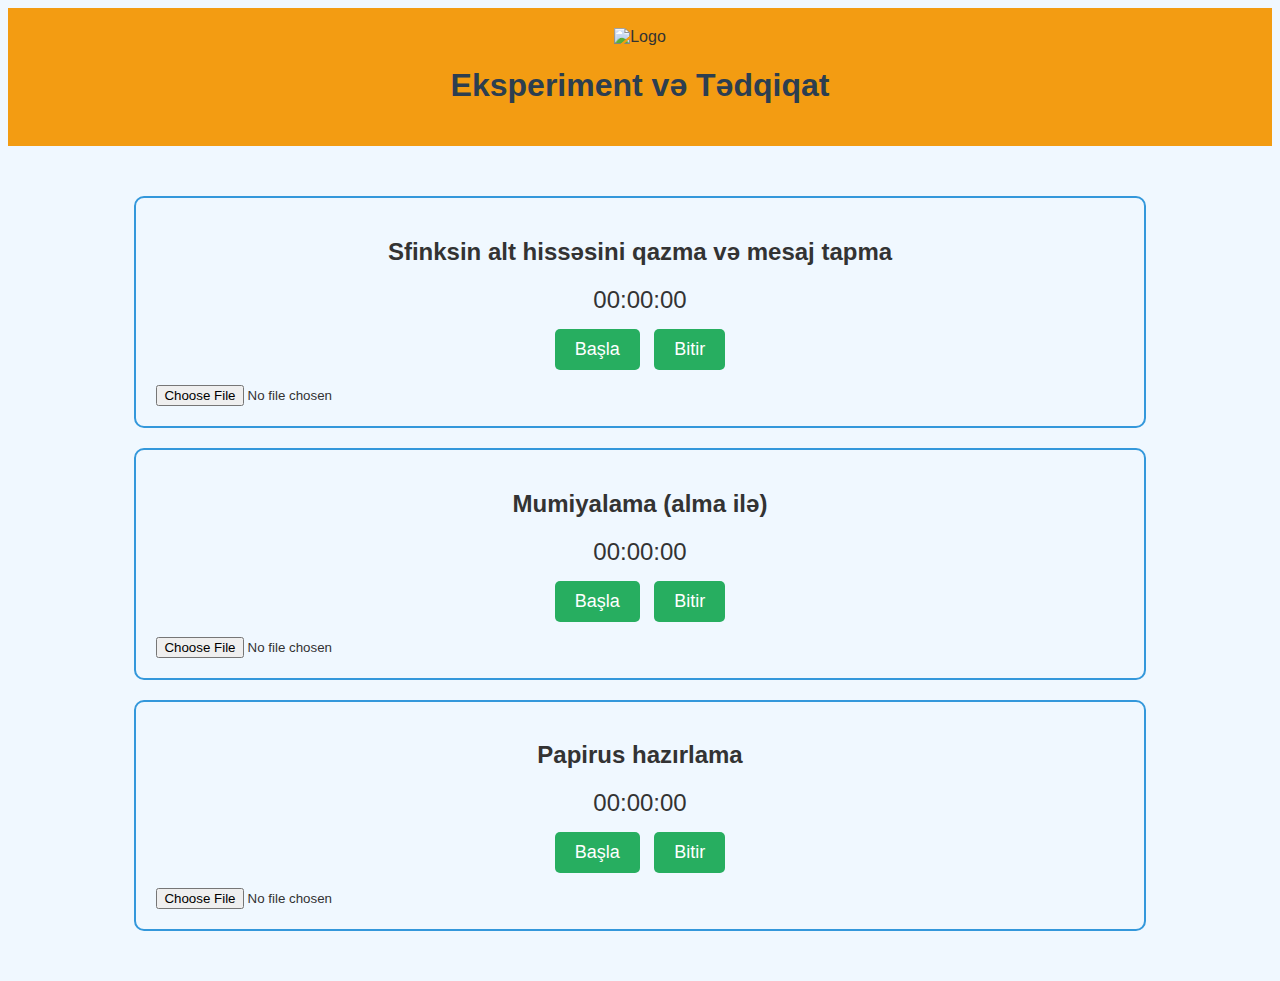
==== eksperiment-tədqiqat.html @ 15506c89 "Create eksperiment-tədqiqat.html" ====
<!DOCTYPE html>
<html lang="az">
<head>
    <meta charset="UTF-8">
    <meta name="viewport" content="width=device-width, initial-scale=1.0">
    <title>Eksperiment və Tədqiqat</title>
    <link rel="stylesheet" href="styles.css">
    <script src="script.js" defer></script>
</head>
<body>
    <header>
        <img src="https://i.ibb.co/7XNQPGC/logo.png" alt="Logo">
        <h1>Eksperiment və Tədqiqat</h1>
    </header>
    <main>
        <div class="activity-box">
            <h2>Sfinksin alt hissəsini qazma və mesaj tapma</h2>
            <div class="timer">00:00:00</div>
            <button class="start-btn">Başla</button>
            <button class="finish-btn">Bitir</button>
            <input type="file" class="upload">
        </div>
        <div class="activity-box">
            <h2>Mumiyalama (alma ilə)</h2>
            <div class="timer">00:00:00</div>
            <button class="start-btn">Başla</button>
            <button class="finish-btn">Bitir</button>
            <input type="file" class="upload">
        </div>
        <div class="activity-box">
            <h2>Papirus hazırlama</h2>
            <div class="timer">00:00:00</div>
            <button class="start-btn">Başla</button>
            <button class="finish-btn">Bitir</button>
            <input type="file" class="upload">
        </div>
    </main>
</body>
</html>
---- styles.css ----
body {
    font-family: Arial, sans-serif;
    background-color: #f0f8ff;
    text-align: center;
    color: #333;
}

header {
    background-color: #f39c12;
    padding: 20px;
}

header img {
    width: 100px;
}

h1 {
    color: #2c3e50;
}

main {
    margin: 50px auto;
    width: 80%;
}

button {
    background-color: #3498db;
    color: white;
    padding: 15px 25px;
    margin: 15px;
    border: none;
    border-radius: 5px;
    cursor: pointer;
    font-size: 18px;
}

button:hover {
    background-color: #2980b9;
}

.activity-box {
    border: 2px solid #3498db;
    border-radius: 10px;
    padding: 20px;
    margin: 20px 0;
}

.timer {
    font-size: 24px;
    margin-bottom: 10px;
}

.start-btn, .finish-btn {
    background-color: #27ae60;
    color: white;
    padding: 10px 20px;
    border: none;
    border-radius: 5px;
    cursor: pointer;
    margin: 5px;
}

.start-btn:hover, .finish-btn:hover {
    background-color: #219150;
}

.upload {
    display: block;
    margin-top: 10px;
}
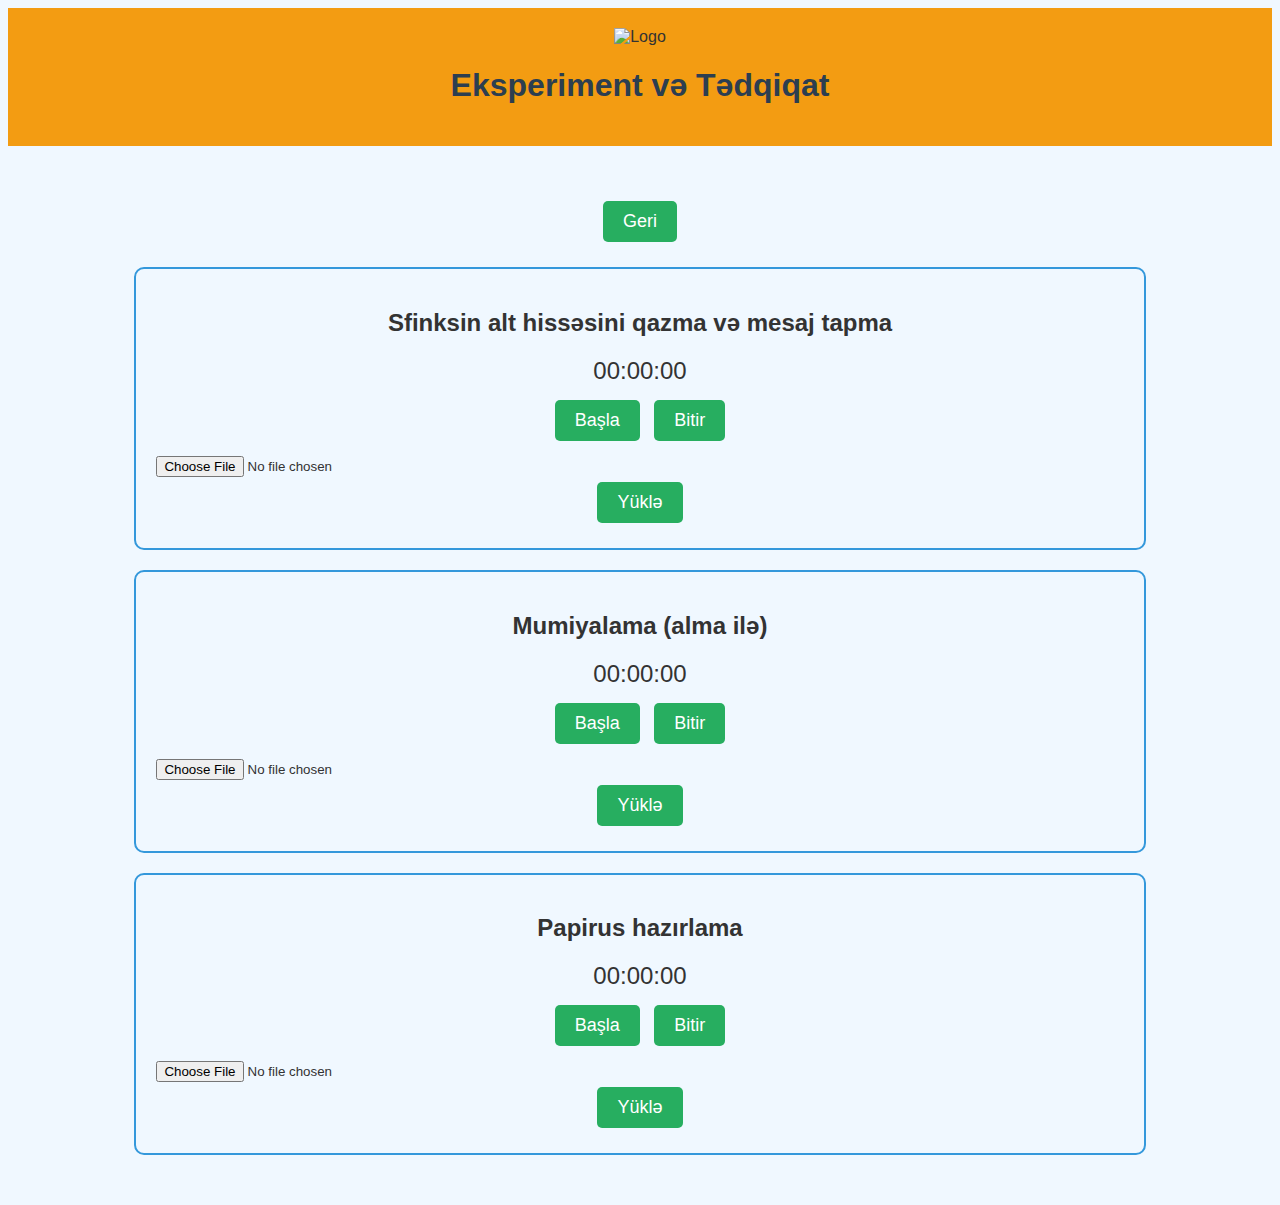
==== commit 1220c277: "Update eksperiment-tədqiqat.html" ====
--- a/eksperiment-tədqiqat.html
+++ b/eksperiment-tədqiqat.html
@@ -13,12 +13,14 @@
         <h1>Eksperiment və Tədqiqat</h1>
     </header>
     <main>
+        <button class="back-btn" onclick="window.history.back();">Geri</button>
         <div class="activity-box">
             <h2>Sfinksin alt hissəsini qazma və mesaj tapma</h2>
             <div class="timer">00:00:00</div>
             <button class="start-btn">Başla</button>
             <button class="finish-btn">Bitir</button>
             <input type="file" class="upload">
+            <button class="upload-btn">Yüklə</button>
         </div>
         <div class="activity-box">
             <h2>Mumiyalama (alma ilə)</h2>
@@ -26,6 +28,7 @@
             <button class="start-btn">Başla</button>
             <button class="finish-btn">Bitir</button>
             <input type="file" class="upload">
+            <button class="upload-btn">Yüklə</button>
         </div>
         <div class="activity-box">
             <h2>Papirus hazırlama</h2>
@@ -33,6 +36,7 @@
             <button class="start-btn">Başla</button>
             <button class="finish-btn">Bitir</button>
             <input type="file" class="upload">
+            <button class="upload-btn">Yüklə</button>
         </div>
     </main>
 </body>
--- a/styles.css
+++ b/styles.css
@@ -50,7 +50,7 @@
     margin-bottom: 10px;
 }
 
-.start-btn, .finish-btn {
+.start-btn, .finish-btn, .upload-btn, .back-btn {
     background-color: #27ae60;
     color: white;
     padding: 10px 20px;
@@ -60,7 +60,7 @@
     margin: 5px;
 }
 
-.start-btn:hover, .finish-btn:hover {
+.start-btn:hover, .finish-btn:hover, .upload-btn:hover, .back-btn:hover {
     background-color: #219150;
 }
 
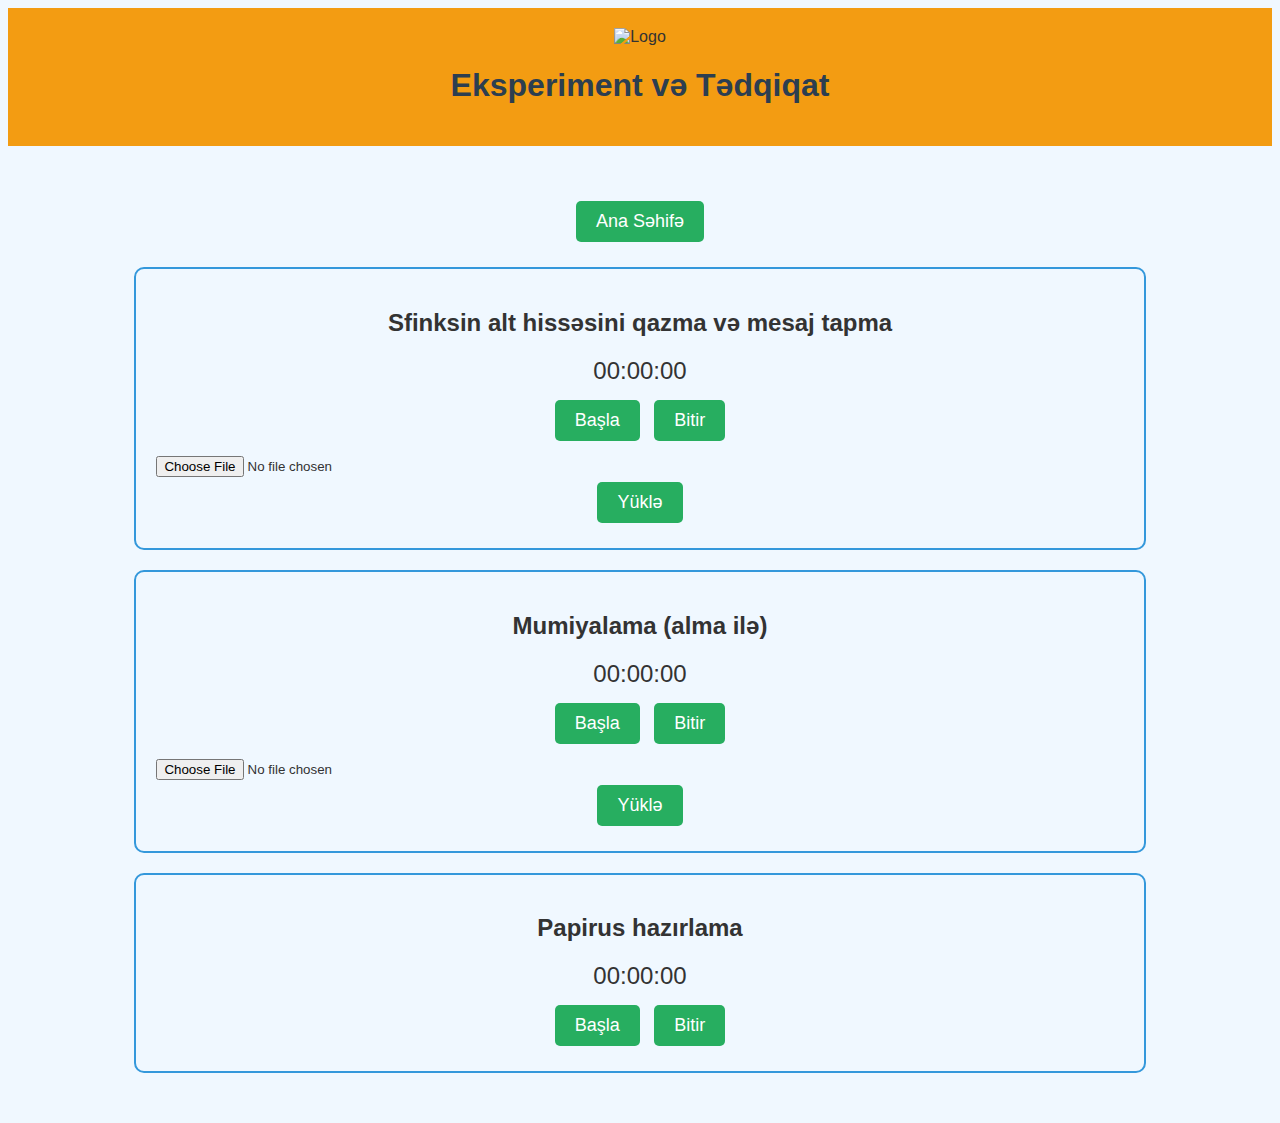
==== commit bb0ca749: "Update eksperiment-tədqiqat.html" ====
--- a/eksperiment-tədqiqat.html
+++ b/eksperiment-tədqiqat.html
@@ -13,8 +13,8 @@
         <h1>Eksperiment və Tədqiqat</h1>
     </header>
     <main>
-        <button class="back-btn" onclick="window.history.back();">Geri</button>
-        <div class="activity-box">
+        <button class="back-btn" onclick="navigateTo('index.html')">Ana Səhifə</button>
+        <div class="activity-box" data-activity-id="eksperiment-tədqiqat-sfinks-qazma">
             <h2>Sfinksin alt hissəsini qazma və mesaj tapma</h2>
             <div class="timer">00:00:00</div>
             <button class="start-btn">Başla</button>
@@ -22,7 +22,7 @@
             <input type="file" class="upload">
             <button class="upload-btn">Yüklə</button>
         </div>
-        <div class="activity-box">
+        <div class="activity-box" data-activity-id="eksperiment-tədqiqat-mumiyalama-alma">
             <h2>Mumiyalama (alma ilə)</h2>
             <div class="timer">00:00:00</div>
             <button class="start-btn">Başla</button>
@@ -30,14 +30,9 @@
             <input type="file" class="upload">
             <button class="upload-btn">Yüklə</button>
         </div>
-        <div class="activity-box">
+        <div class="activity-box" data-activity-id="eksperiment-tədqiqat-papirus-hazırlama">
             <h2>Papirus hazırlama</h2>
             <div class="timer">00:00:00</div>
             <button class="start-btn">Başla</button>
             <button class="finish-btn">Bitir</button>
-            <input type="file" class="upload">
-            <button class="upload-btn">Yüklə</button>
-        </div>
-    </main>
-</body>
-</html>
+           
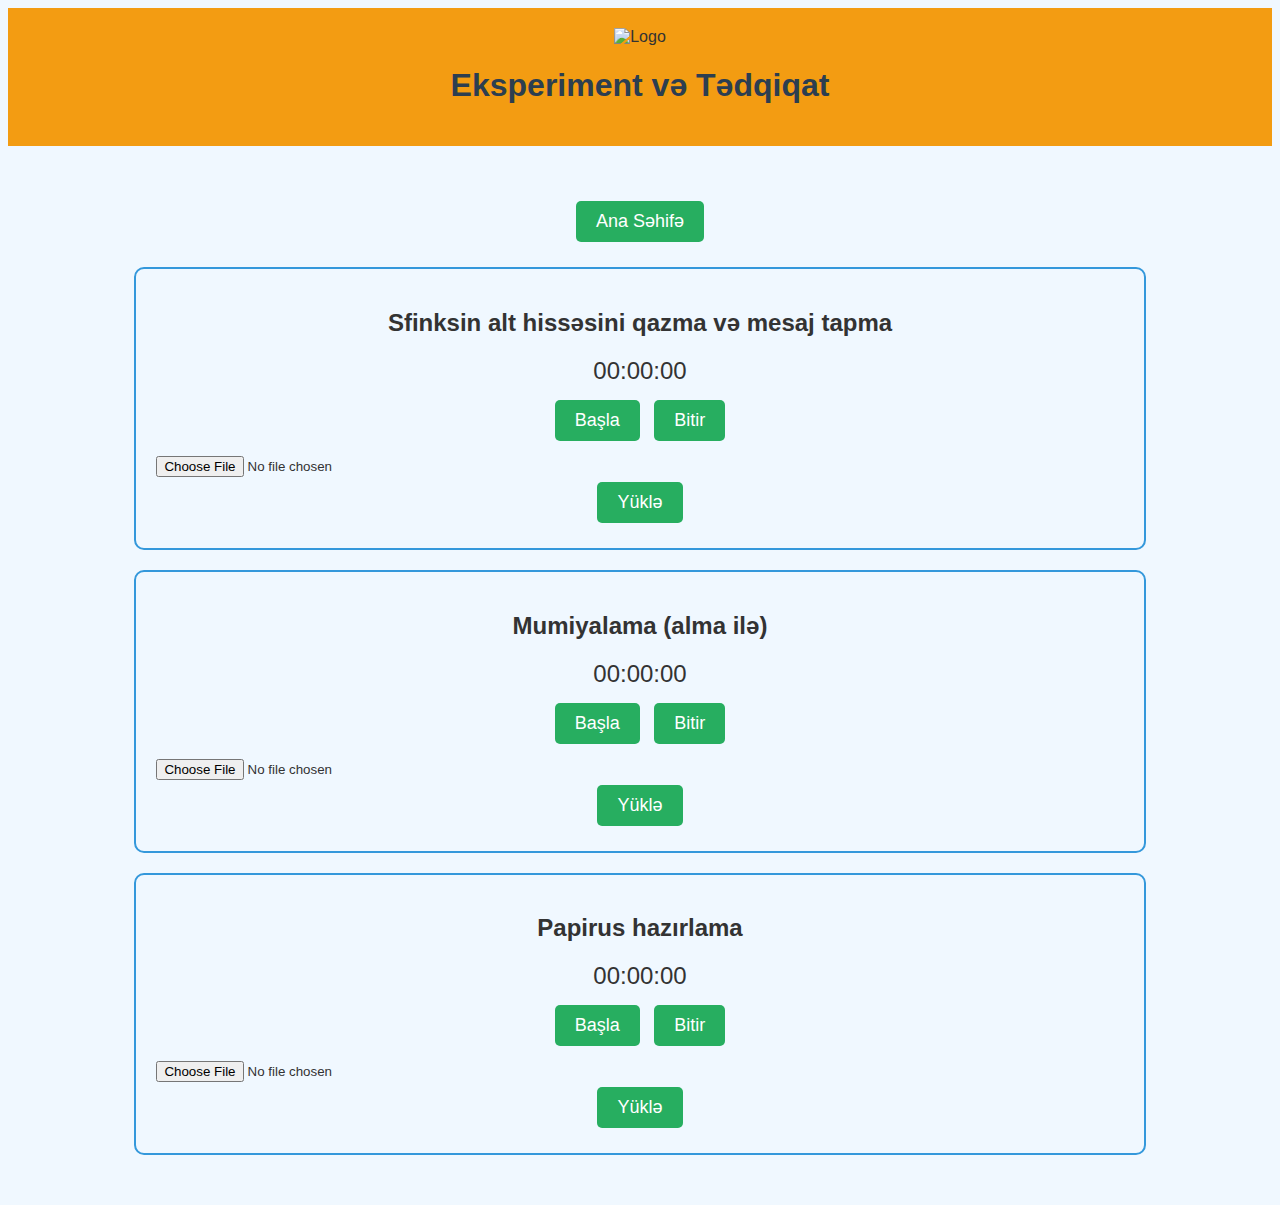
==== commit 4081efa8: "Update eksperiment-tədqiqat.html" ====
--- a/eksperiment-tədqiqat.html
+++ b/eksperiment-tədqiqat.html
@@ -35,4 +35,9 @@
             <div class="timer">00:00:00</div>
             <button class="start-btn">Başla</button>
             <button class="finish-btn">Bitir</button>
-           
+            <input type="file" class="upload">
+            <button class="upload-btn">Yüklə</button>
+        </div>
+    </main>
+</body>
+</html>
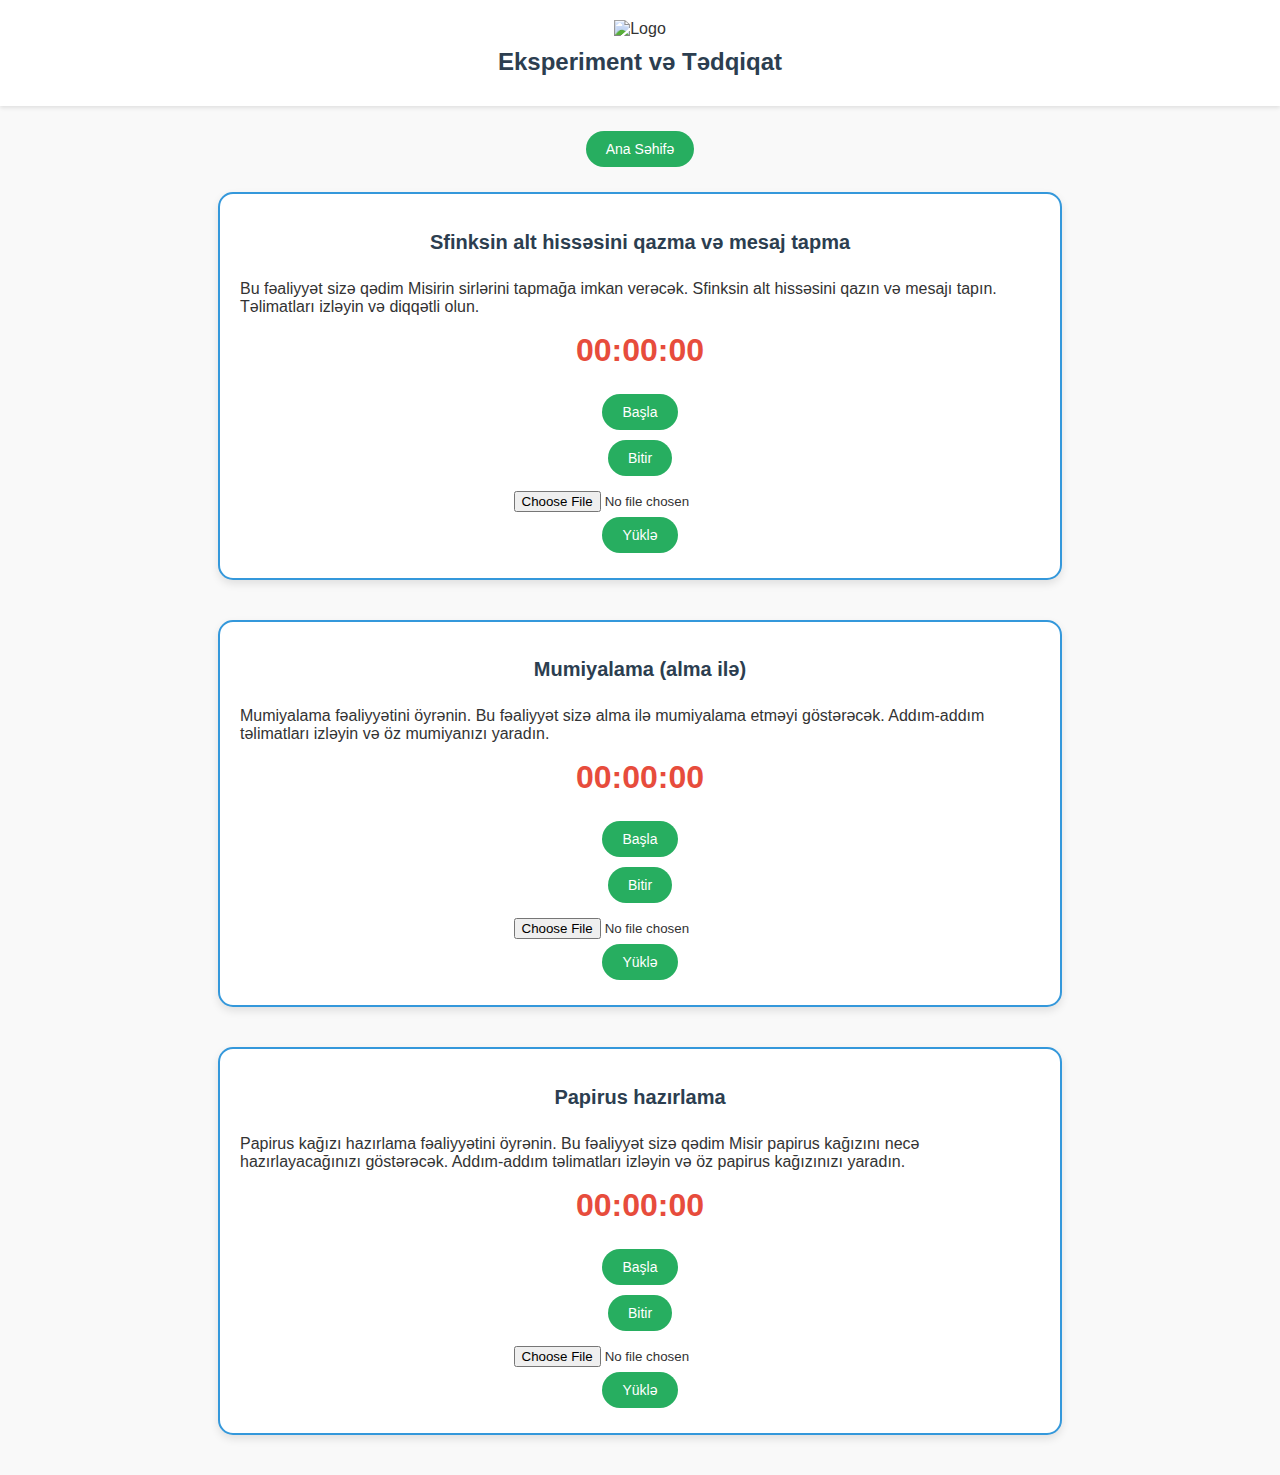
==== commit 344d099d: "Update eksperiment-tədqiqat.html" ====
--- a/eksperiment-tədqiqat.html
+++ b/eksperiment-tədqiqat.html
@@ -14,24 +14,27 @@
     </header>
     <main>
         <button class="back-btn" onclick="navigateTo('index.html')">Ana Səhifə</button>
-        <div class="activity-box" data-activity-id="eksperiment-tədqiqat-sfinks-qazma">
+        <div class="activity-box">
             <h2>Sfinksin alt hissəsini qazma və mesaj tapma</h2>
+            <p>Bu fəaliyyət sizə qədim Misirin sirlərini tapmağa imkan verəcək. Sfinksin alt hissəsini qazın və mesajı tapın. Təlimatları izləyin və diqqətli olun.</p>
             <div class="timer">00:00:00</div>
             <button class="start-btn">Başla</button>
             <button class="finish-btn">Bitir</button>
             <input type="file" class="upload">
             <button class="upload-btn">Yüklə</button>
         </div>
-        <div class="activity-box" data-activity-id="eksperiment-tədqiqat-mumiyalama-alma">
+        <div class="activity-box">
             <h2>Mumiyalama (alma ilə)</h2>
+            <p>Mumiyalama fəaliyyətini öyrənin. Bu fəaliyyət sizə alma ilə mumiyalama etməyi göstərəcək. Addım-addım təlimatları izləyin və öz mumiyanızı yaradın.</p>
             <div class="timer">00:00:00</div>
             <button class="start-btn">Başla</button>
             <button class="finish-btn">Bitir</button>
             <input type="file" class="upload">
             <button class="upload-btn">Yüklə</button>
         </div>
-        <div class="activity-box" data-activity-id="eksperiment-tədqiqat-papirus-hazırlama">
+        <div class="activity-box">
             <h2>Papirus hazırlama</h2>
+            <p>Papirus kağızı hazırlama fəaliyyətini öyrənin. Bu fəaliyyət sizə qədim Misir papirus kağızını necə hazırlayacağınızı göstərəcək. Addım-addım təlimatları izləyin və öz papirus kağızınızı yaradın.</p>
             <div class="timer">00:00:00</div>
             <button class="start-btn">Başla</button>
             <button class="finish-btn">Bitir</button>
--- a/styles.css
+++ b/styles.css
@@ -1,26 +1,42 @@
+/* General Styles */
 body {
-    font-family: Arial, sans-serif;
-    background-color: #f0f8ff;
-    text-align: center;
+    font-family: 'Arial', sans-serif;
+    background-color: #f9f9f9;
     color: #333;
+    margin: 0;
+    padding: 0;
+    display: flex;
+    flex-direction: column;
+    align-items: center;
+    justify-content: center;
+    min-height: 100vh;
 }
 
 header {
-    background-color: #f39c12;
-    padding: 20px;
+    background-color: #ffffff;
+    width: 100%;
+    padding: 20px 0;
+    text-align: center;
+    box-shadow: 0 2px 4px rgba(0, 0, 0, 0.1);
 }
 
 header img {
-    width: 100px;
+    width: 80px;
 }
 
 h1 {
     color: #2c3e50;
+    font-size: 24px;
+    margin: 10px 0;
 }
 
 main {
-    margin: 50px auto;
-    width: 80%;
+    display: flex;
+    flex-direction: column;
+    align-items: center;
+    width: 100%;
+    max-width: 1200px;
+    padding: 20px;
 }
 
 button {
@@ -29,25 +45,42 @@
     padding: 15px 25px;
     margin: 15px;
     border: none;
-    border-radius: 5px;
+    border-radius: 50px;
     cursor: pointer;
-    font-size: 18px;
+    font-size: 16px;
+    transition: background-color 0.3s, transform 0.3s;
 }
 
 button:hover {
     background-color: #2980b9;
+    transform: scale(1.05);
 }
 
 .activity-box {
+    background-color: #ffffff;
     border: 2px solid #3498db;
-    border-radius: 10px;
+    border-radius: 15px;
     padding: 20px;
     margin: 20px 0;
+    width: 100%;
+    max-width: 800px;
+    box-shadow: 0 4px 8px rgba(0, 0, 0, 0.1);
+    display: flex;
+    flex-direction: column;
+    align-items: center;
+}
+
+.activity-box h2 {
+    color: #2c3e50;
+    font-size: 20px;
+    margin-bottom: 10px;
 }
 
 .timer {
-    font-size: 24px;
-    margin-bottom: 10px;
+    font-size: 32px;
+    margin-bottom: 20px;
+    font-weight: bold;
+    color: #e74c3c;
 }
 
 .start-btn, .finish-btn, .upload-btn, .back-btn {
@@ -55,16 +88,47 @@
     color: white;
     padding: 10px 20px;
     border: none;
-    border-radius: 5px;
+    border-radius: 25px;
     cursor: pointer;
     margin: 5px;
+    font-size: 14px;
+    transition: background-color 0.3s, transform 0.3s;
 }
 
 .start-btn:hover, .finish-btn:hover, .upload-btn:hover, .back-btn:hover {
     background-color: #219150;
+    transform: scale(1.05);
 }
 
 .upload {
     display: block;
     margin-top: 10px;
 }
+
+@media (max-width: 768px) {
+    h1 {
+        font-size: 20px;
+    }
+    
+    button {
+        padding: 12px 20px;
+        font-size: 14px;
+    }
+    
+    .activity-box {
+        padding: 15px;
+    }
+    
+    .activity-box h2 {
+        font-size: 18px;
+    }
+    
+    .timer {
+        font-size: 28px;
+    }
+    
+    .start-btn, .finish-btn, .upload-btn, .back-btn {
+        padding: 8px 16px;
+        font-size: 12px;
+    }
+}
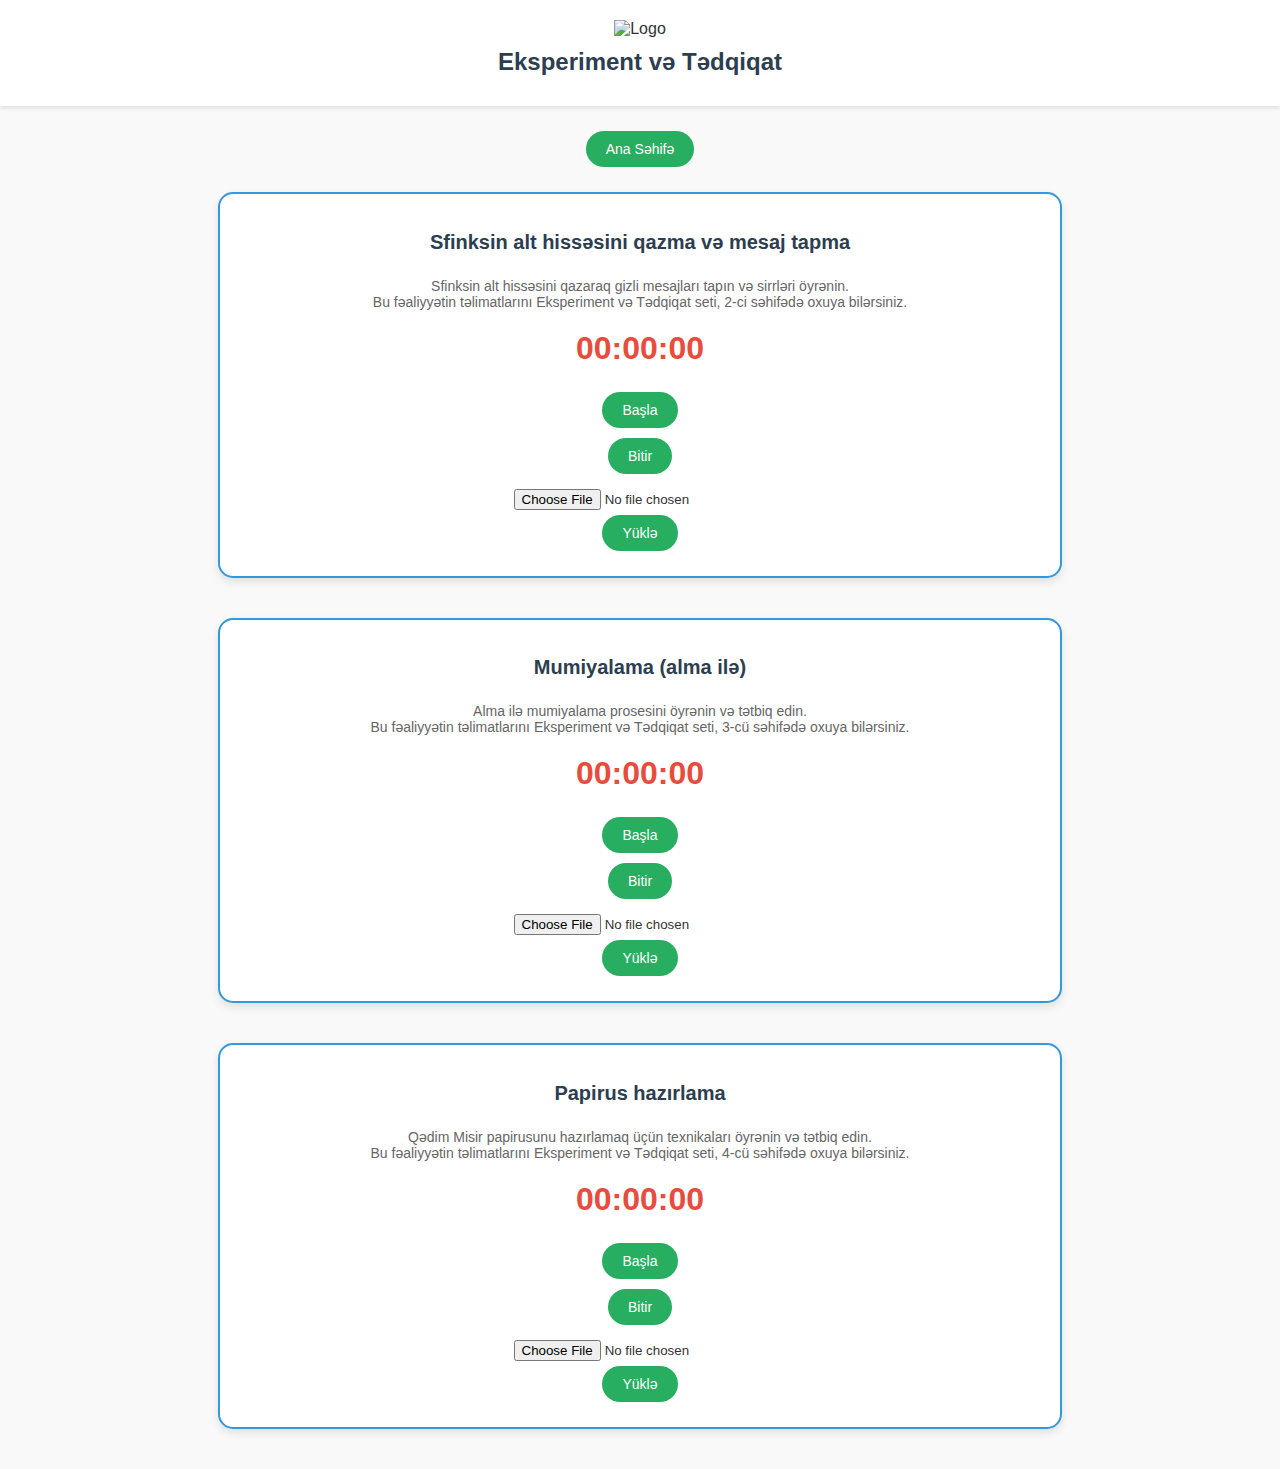
==== commit 4cba4cba: "Update eksperiment-tədqiqat.html" ====
--- a/eksperiment-tədqiqat.html
+++ b/eksperiment-tədqiqat.html
@@ -16,7 +16,7 @@
         <button class="back-btn" onclick="navigateTo('index.html')">Ana Səhifə</button>
         <div class="activity-box">
             <h2>Sfinksin alt hissəsini qazma və mesaj tapma</h2>
-            <p>Bu fəaliyyət sizə qədim Misirin sirlərini tapmağa imkan verəcək. Sfinksin alt hissəsini qazın və mesajı tapın. Təlimatları izləyin və diqqətli olun.</p>
+            <p>Sfinksin alt hissəsini qazaraq gizli mesajları tapın və sirrləri öyrənin. <br>Bu fəaliyyətin təlimatlarını Eksperiment və Tədqiqat seti, 2-ci səhifədə oxuya bilərsiniz.</p>
             <div class="timer">00:00:00</div>
             <button class="start-btn">Başla</button>
             <button class="finish-btn">Bitir</button>
@@ -25,7 +25,7 @@
         </div>
         <div class="activity-box">
             <h2>Mumiyalama (alma ilə)</h2>
-            <p>Mumiyalama fəaliyyətini öyrənin. Bu fəaliyyət sizə alma ilə mumiyalama etməyi göstərəcək. Addım-addım təlimatları izləyin və öz mumiyanızı yaradın.</p>
+            <p>Alma ilə mumiyalama prosesini öyrənin və tətbiq edin. <br>Bu fəaliyyətin təlimatlarını Eksperiment və Tədqiqat seti, 3-cü səhifədə oxuya bilərsiniz.</p>
             <div class="timer">00:00:00</div>
             <button class="start-btn">Başla</button>
             <button class="finish-btn">Bitir</button>
@@ -34,7 +34,7 @@
         </div>
         <div class="activity-box">
             <h2>Papirus hazırlama</h2>
-            <p>Papirus kağızı hazırlama fəaliyyətini öyrənin. Bu fəaliyyət sizə qədim Misir papirus kağızını necə hazırlayacağınızı göstərəcək. Addım-addım təlimatları izləyin və öz papirus kağızınızı yaradın.</p>
+            <p>Qədim Misir papirusunu hazırlamaq üçün texnikaları öyrənin və tətbiq edin. <br>Bu fəaliyyətin təlimatlarını Eksperiment və Tədqiqat seti, 4-cü səhifədə oxuya bilərsiniz.</p>
             <div class="timer">00:00:00</div>
             <button class="start-btn">Başla</button>
             <button class="finish-btn">Bitir</button>
--- a/styles.css
+++ b/styles.css
@@ -39,6 +39,14 @@
     padding: 20px;
 }
 
+p {
+    color: #666;
+    font-size: 16px;
+    max-width: 800px;
+    text-align: center;
+    margin-bottom: 30px;
+}
+
 button {
     background-color: #3498db;
     color: white;
@@ -74,6 +82,13 @@
     color: #2c3e50;
     font-size: 20px;
     margin-bottom: 10px;
+}
+
+.activity-box p {
+    color: #666;
+    font-size: 14px;
+    text-align: center;
+    margin-bottom: 20px;
 }
 
 .timer {
@@ -123,6 +138,10 @@
         font-size: 18px;
     }
     
+    .activity-box p {
+        font-size: 12px;
+    }
+    
     .timer {
         font-size: 28px;
     }
